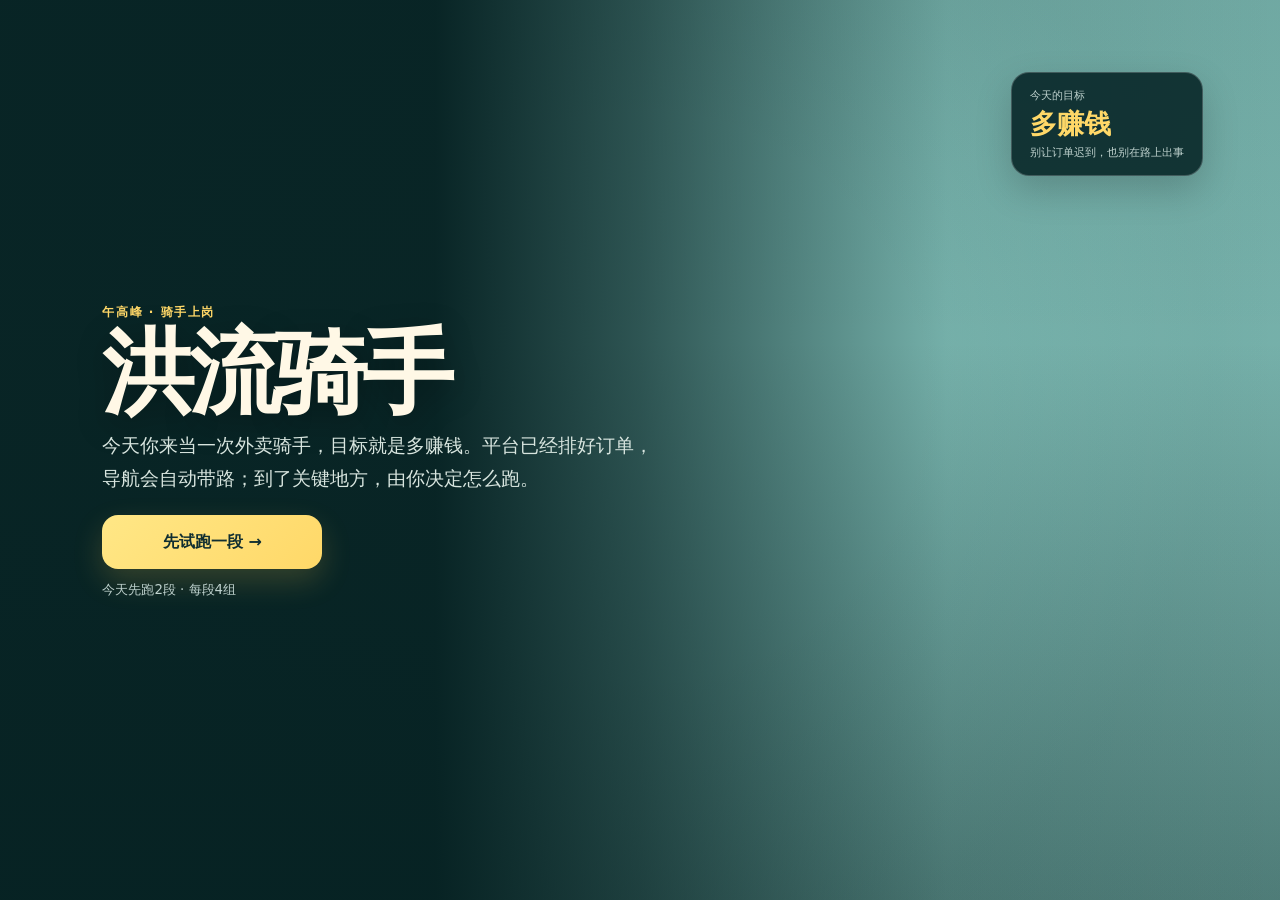
==== index.html @ 22ab59b4 "deploy POMDP courier simulator v2.3" ====
<!doctype html>
<html lang="zh-CN">
<head>
  <meta charset="utf-8">
  <meta name="viewport" content="width=device-width, initial-scale=1">
  <meta name="robots" content="noindex, nofollow">
  <title>洪流骑手</title>
</head>
<body>
  <p>正在进入骑手模拟器……</p>
  <script>
    (() => {
      const params = new URLSearchParams(location.search);
      if (!params.has("mode")) params.set("mode", "experiment");
      if (!params.has("seed")) {
        const values = new Uint32Array(1);
        if (globalThis.crypto?.getRandomValues) {
          globalThis.crypto.getRandomValues(values);
        } else {
          values[0] = Math.floor(Math.random() * 0xffffffff);
        }
        params.set("seed", String(values[0] || 4081));
      }
      if (!params.has("ui")) params.set("ui", "variable-urgency-v2.3");
      location.replace(`./pomdp-v2.html?${params.toString()}`);
    })();
  </script>
</body>
</html>
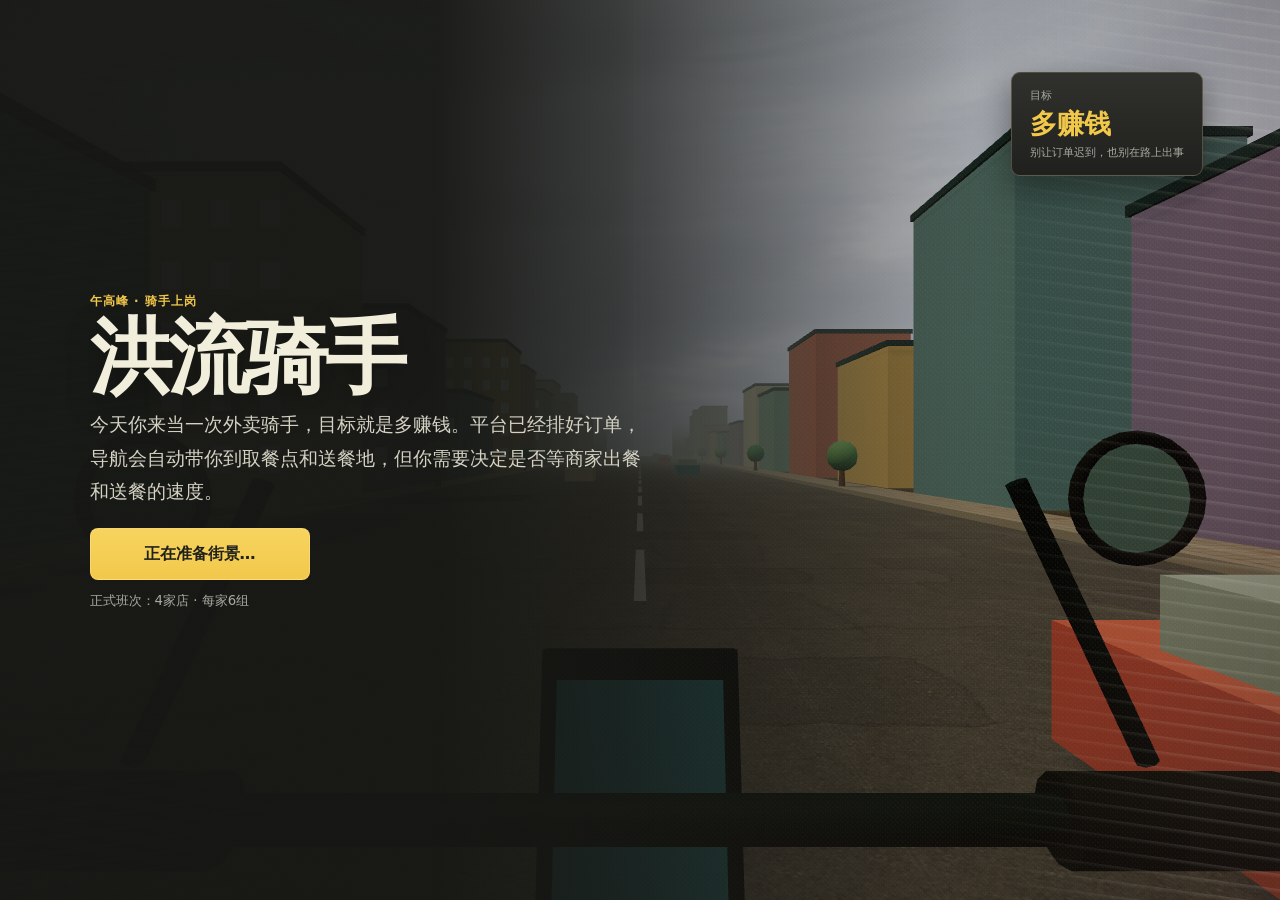
==== commit bf10968a: "deploy pilot simulator v2.5" ====
--- a/index.html
+++ b/index.html
@@ -3,7 +3,8 @@
 <head>
   <meta charset="utf-8">
   <meta name="viewport" content="width=device-width, initial-scale=1">
-  <meta name="robots" content="noindex, nofollow">
+  <meta name="robots" content="noindex, nofollow, noarchive">
+  <meta http-equiv="Content-Security-Policy" content="default-src 'self'; script-src 'self' 'unsafe-inline'; style-src 'self'; img-src 'self' data: blob:; connect-src 'self'; object-src 'none'; base-uri 'self'">
   <title>洪流骑手</title>
 </head>
 <body>
@@ -11,7 +12,7 @@
   <script>
     (() => {
       const params = new URLSearchParams(location.search);
-      if (!params.has("mode")) params.set("mode", "experiment");
+      if (!params.has("mode")) params.set("mode", "pilot");
       if (!params.has("seed")) {
         const values = new Uint32Array(1);
         if (globalThis.crypto?.getRandomValues) {
@@ -21,7 +22,11 @@
         }
         params.set("seed", String(values[0] || 4081));
       }
-      if (!params.has("ui")) params.set("ui", "variable-urgency-v2.3");
+      if (!params.has("pid")) {
+        const suffix = Math.random().toString(36).slice(2, 8).toUpperCase();
+        params.set("pid", `SHARE-${Date.now().toString(36).toUpperCase()}-${suffix}`);
+      }
+      if (!params.has("build")) params.set("build", "pilot-instrumentation-20260807.4");
       location.replace(`./pomdp-v2.html?${params.toString()}`);
     })();
   </script>
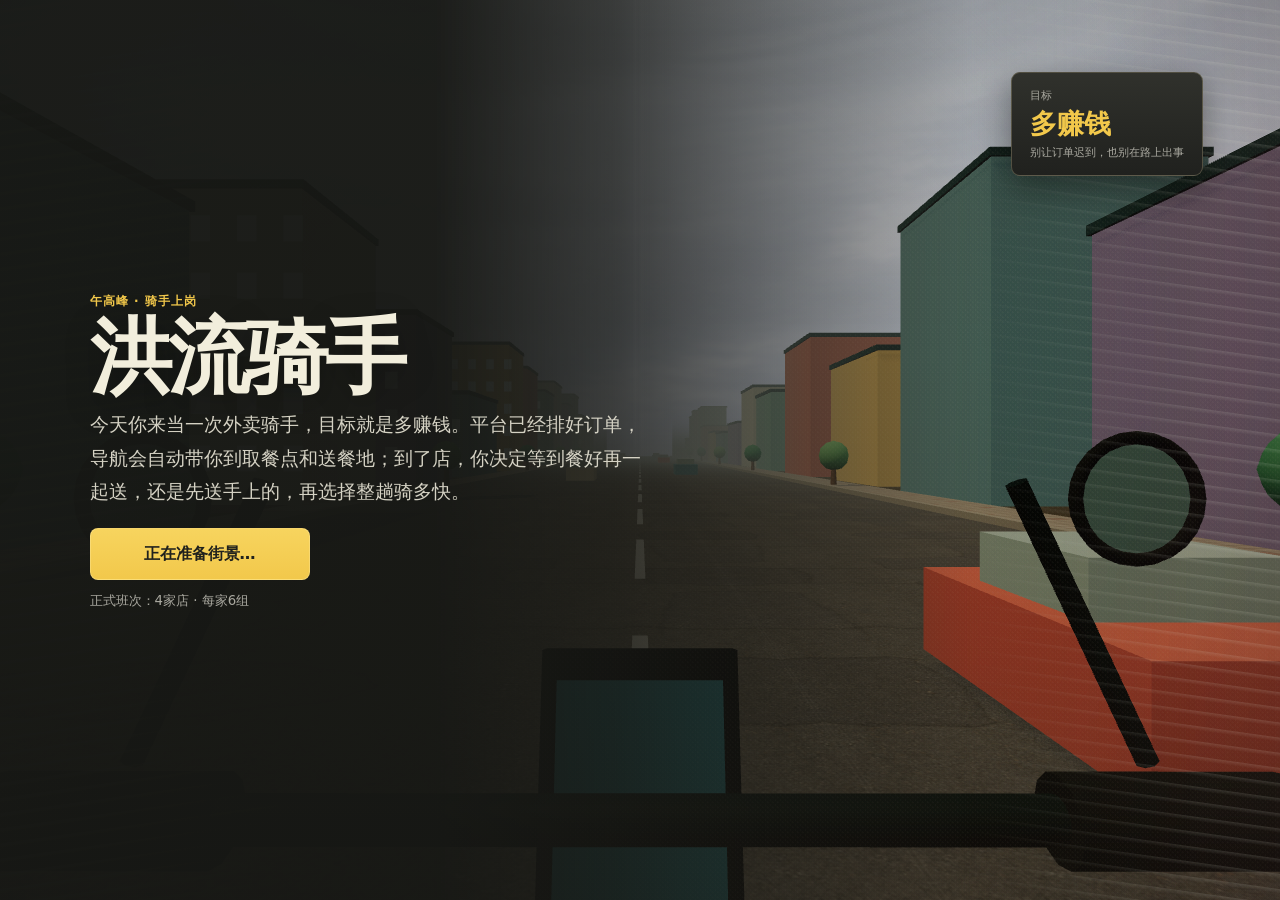
==== commit e012df99: "deploy pilot simulator v2.6.4" ====
--- a/index.html
+++ b/index.html
@@ -26,7 +26,7 @@
         const suffix = Math.random().toString(36).slice(2, 8).toUpperCase();
         params.set("pid", `SHARE-${Date.now().toString(36).toUpperCase()}-${suffix}`);
       }
-      if (!params.has("build")) params.set("build", "pilot-instrumentation-20260807.4");
+      if (!params.has("build")) params.set("build", "pomdp-v2.6.4-pilot-history-emotion-20260808.11");
       location.replace(`./pomdp-v2.html?${params.toString()}`);
     })();
   </script>
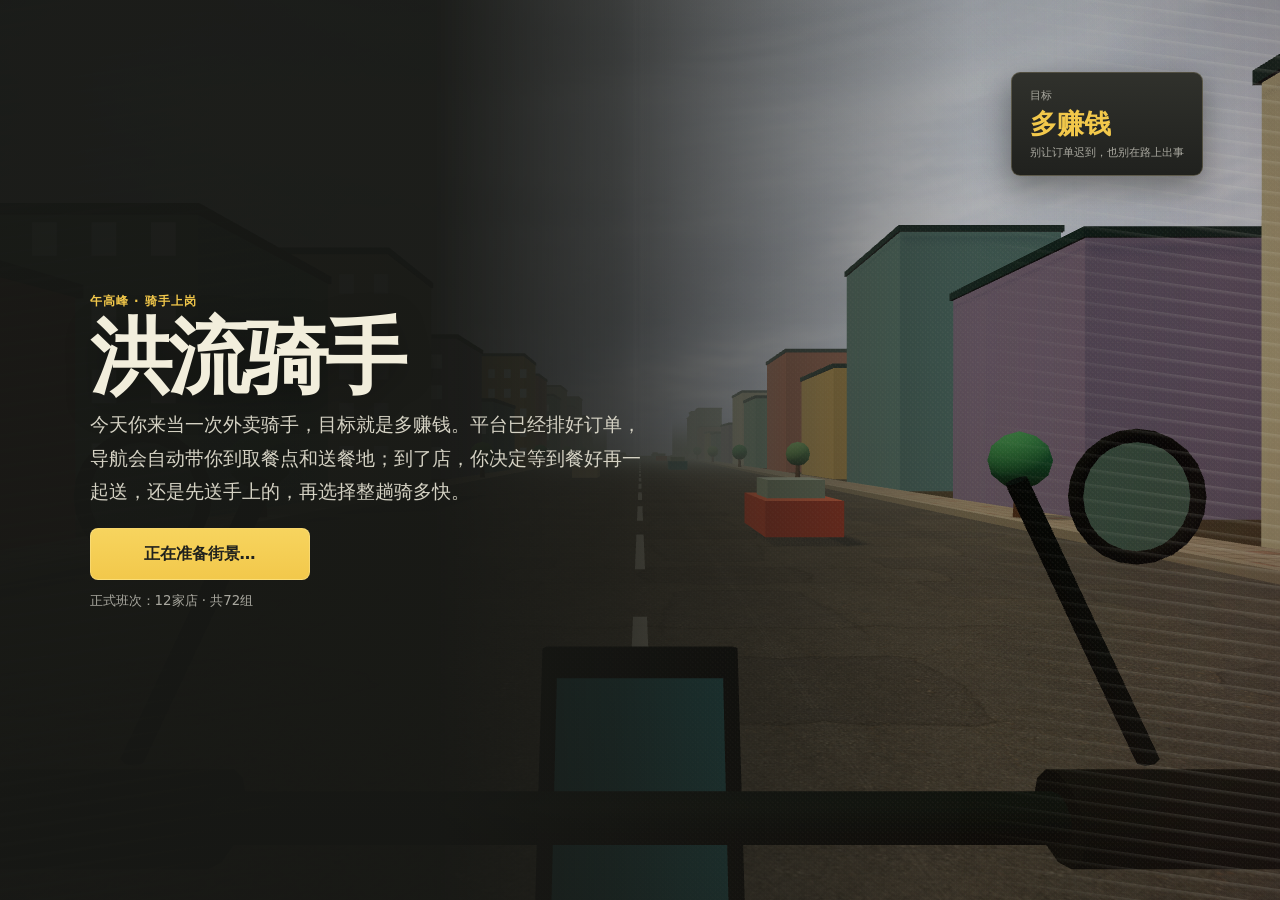
==== commit 0cd38136: "deploy U attention-pressure pilot" ====
--- a/index.html
+++ b/index.html
@@ -12,7 +12,8 @@
   <script>
     (() => {
       const params = new URLSearchParams(location.search);
-      if (!params.has("mode")) params.set("mode", "pilot");
+      if (!params.has("mode")) params.set("mode", "experiment");
+      if (!params.has("mechanism")) params.set("mechanism", "k-u-unified-v1");
       if (!params.has("seed")) {
         const values = new Uint32Array(1);
         if (globalThis.crypto?.getRandomValues) {
@@ -26,7 +27,7 @@
         const suffix = Math.random().toString(36).slice(2, 8).toUpperCase();
         params.set("pid", `SHARE-${Date.now().toString(36).toUpperCase()}-${suffix}`);
       }
-      if (!params.has("build")) params.set("build", "pomdp-v2.6.4-pilot-history-emotion-20260808.11");
+      if (!params.has("build")) params.set("build", "pomdp-k-u-unified-candidate-v1.1-attention-pressure");
       location.replace(`./pomdp-v2.html?${params.toString()}`);
     })();
   </script>
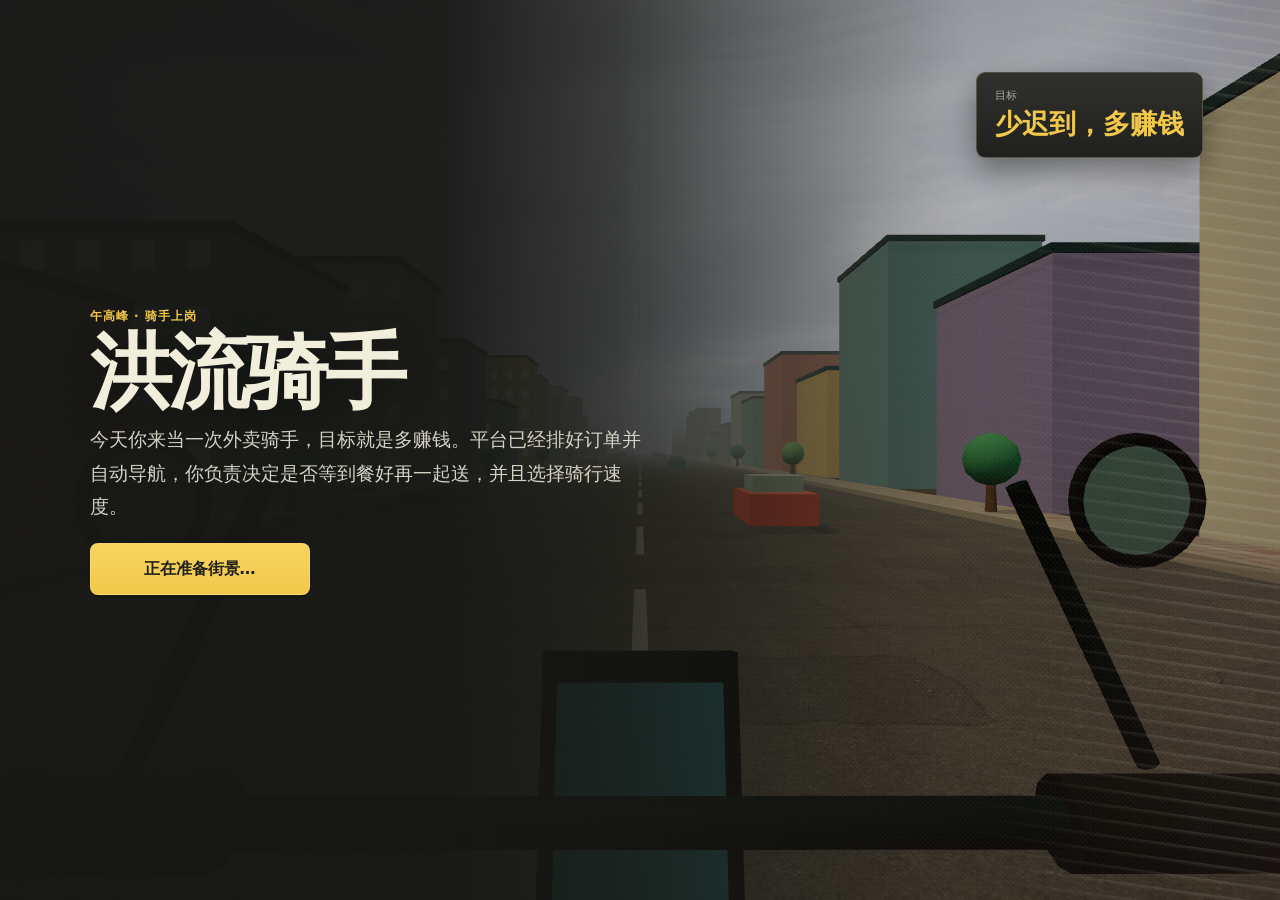
==== commit 80cc01fe: "deploy reviewed U v1.2 simulator copy" ====
--- a/index.html
+++ b/index.html
@@ -13,7 +13,7 @@
     (() => {
       const params = new URLSearchParams(location.search);
       if (!params.has("mode")) params.set("mode", "experiment");
-      if (!params.has("mechanism")) params.set("mechanism", "k-u-unified-v1");
+      if (!params.has("mechanism")) params.set("mechanism", "k-u-unified-v1.2");
       if (!params.has("seed")) {
         const values = new Uint32Array(1);
         if (globalThis.crypto?.getRandomValues) {
@@ -27,7 +27,7 @@
         const suffix = Math.random().toString(36).slice(2, 8).toUpperCase();
         params.set("pid", `SHARE-${Date.now().toString(36).toUpperCase()}-${suffix}`);
       }
-      if (!params.has("build")) params.set("build", "pomdp-k-u-unified-candidate-v1.1-attention-pressure");
+      if (!params.has("build")) params.set("build", "pomdp-k-u-unified-candidate-v1.2-copy-review-r2");
       location.replace(`./pomdp-v2.html?${params.toString()}`);
     })();
   </script>
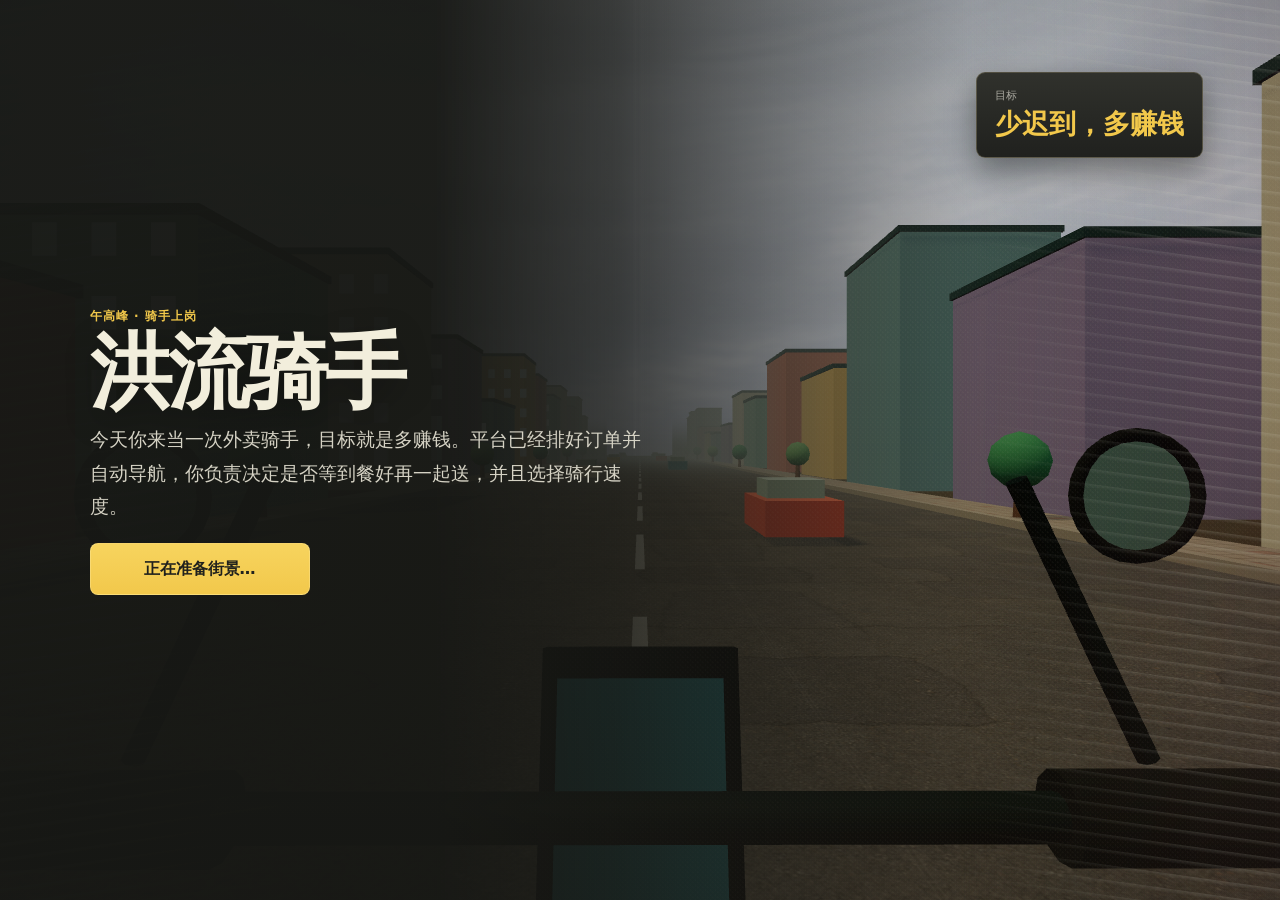
==== commit c9cba994: "deploy final reviewed briefing copy" ====
--- a/index.html
+++ b/index.html
@@ -27,7 +27,7 @@
         const suffix = Math.random().toString(36).slice(2, 8).toUpperCase();
         params.set("pid", `SHARE-${Date.now().toString(36).toUpperCase()}-${suffix}`);
       }
-      if (!params.has("build")) params.set("build", "pomdp-k-u-unified-candidate-v1.2-copy-review-r2");
+      if (!params.has("build")) params.set("build", "pomdp-k-u-unified-candidate-v1.2-copy-review-r3");
       location.replace(`./pomdp-v2.html?${params.toString()}`);
     })();
   </script>
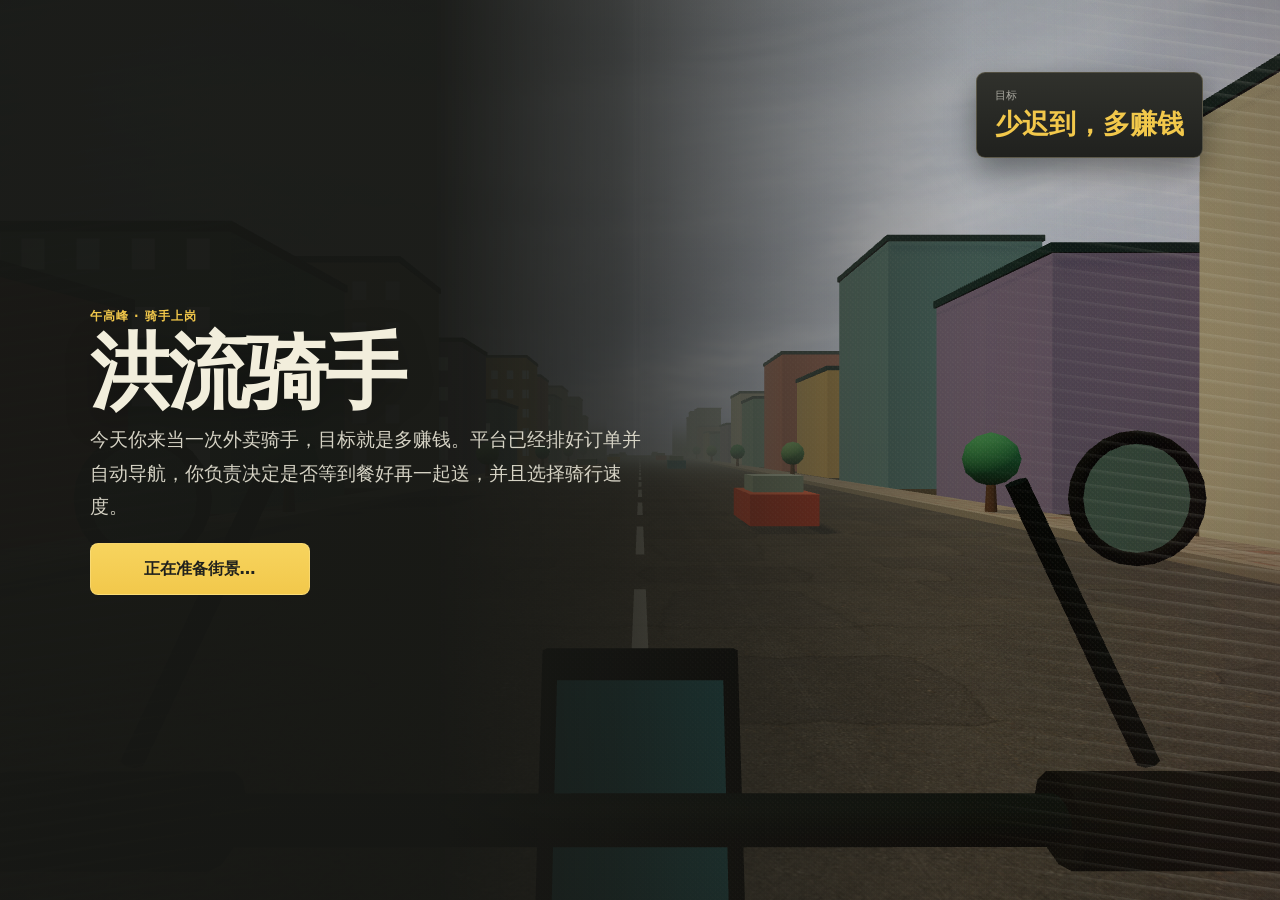
==== commit 101b001c: "deploy POMDP signal calibration candidate" ====
--- a/index.html
+++ b/index.html
@@ -13,7 +13,7 @@
     (() => {
       const params = new URLSearchParams(location.search);
       if (!params.has("mode")) params.set("mode", "experiment");
-      if (!params.has("mechanism")) params.set("mechanism", "k-u-unified-v1.2");
+      if (!params.has("mechanism")) params.set("mechanism", "k-u-unified-v1.3-pomdp-signal");
       if (!params.has("seed")) {
         const values = new Uint32Array(1);
         if (globalThis.crypto?.getRandomValues) {
@@ -27,7 +27,7 @@
         const suffix = Math.random().toString(36).slice(2, 8).toUpperCase();
         params.set("pid", `SHARE-${Date.now().toString(36).toUpperCase()}-${suffix}`);
       }
-      if (!params.has("build")) params.set("build", "pomdp-k-u-unified-candidate-v1.2-copy-review-r3");
+      if (!params.has("build")) params.set("build", "pomdp-k-u-unified-candidate-v1.3-pomdp-signal");
       location.replace(`./pomdp-v2.html?${params.toString()}`);
     })();
   </script>
